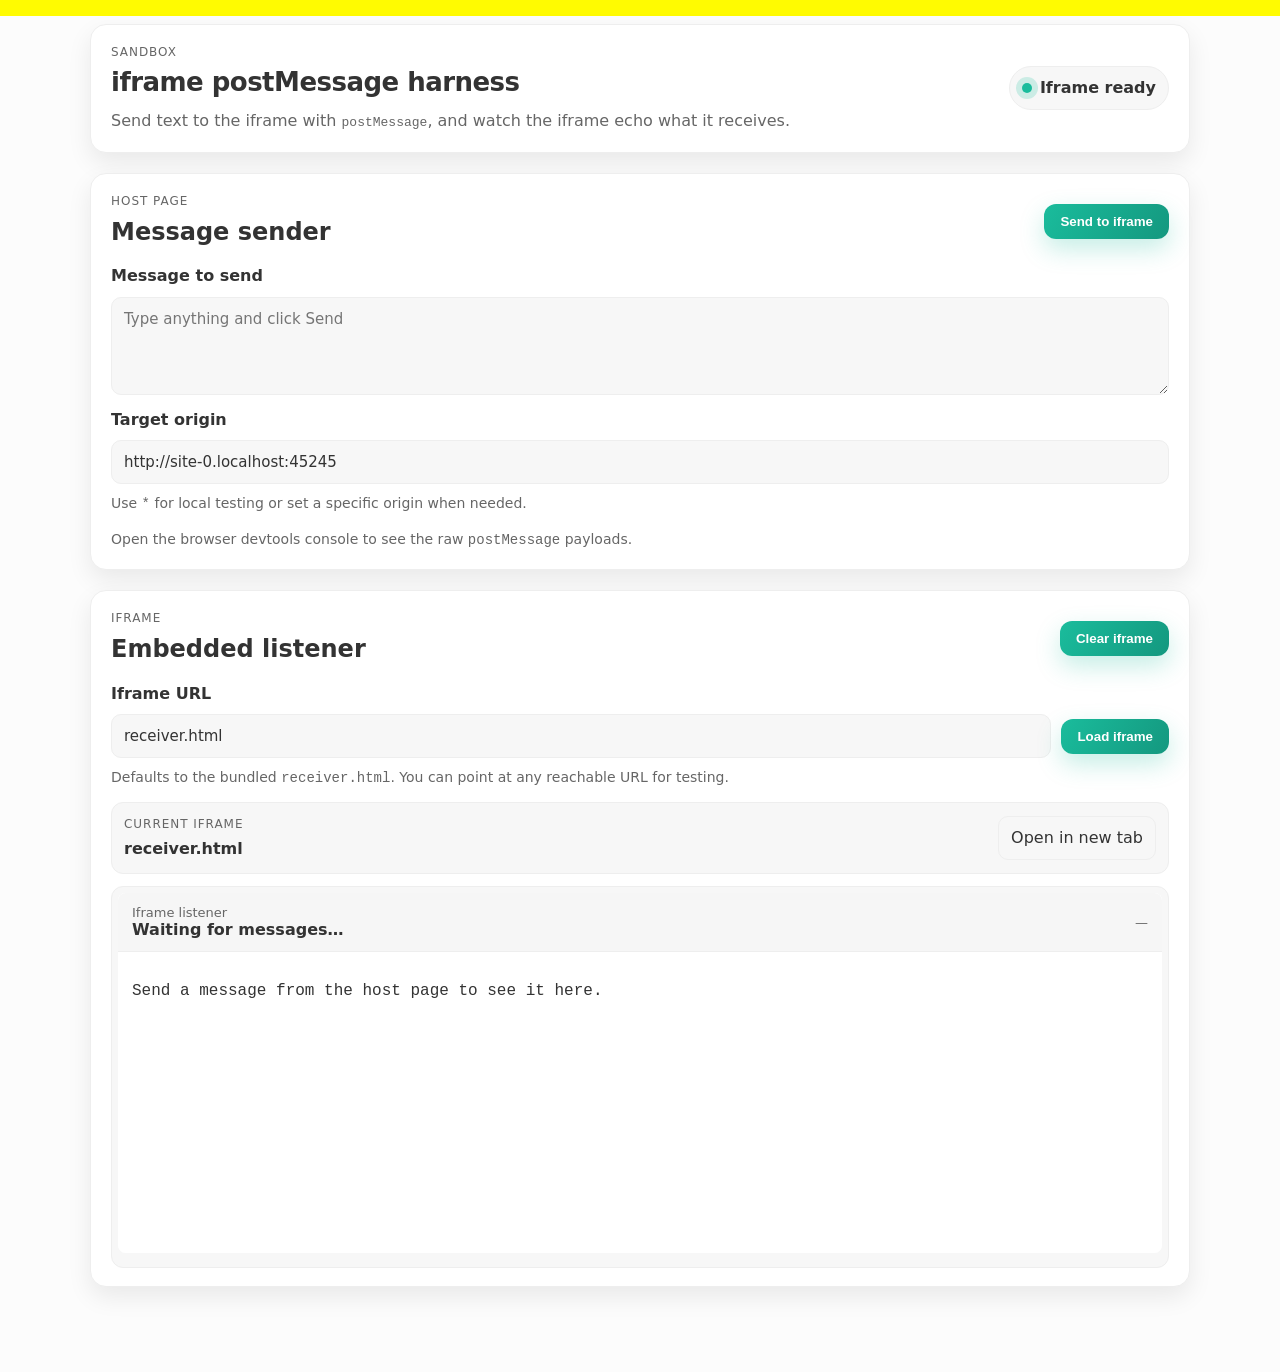
==== index.html @ 9085fee7 "Initial commit - working tiny tool" ====
<!doctype html>
<html lang="en">
<head>
  <meta charset="utf-8">
  <meta name="viewport" content="width=device-width, initial-scale=1">
  <title>Iframe postMessage Harness</title>
  <link rel="stylesheet" href="styles.css">
</head>
<body>
  <main class="page">
    <header class="banner">
      <div>
        <p class="eyebrow">Sandbox</p>
        <h1>iframe postMessage harness</h1>
        <p class="lede">Send text to the iframe with <code>postMessage</code>, and watch the iframe echo what it receives.</p>
      </div>
      <div class="status">
        <span class="dot" aria-hidden="true"></span>
        <span id="status-text">Waiting for messages</span>
      </div>
    </header>

    <section class="panel">
      <div class="panel__header">
        <div>
          <p class="eyebrow">Host page</p>
          <h2>Message sender</h2>
        </div>
        <button id="send-btn" type="button">Send to iframe</button>
      </div>
      <div class="field">
        <label for="message">Message to send</label>
        <textarea id="message" name="message" rows="4" placeholder="Type anything and click Send"></textarea>
      </div>
      <div class="field">
        <label for="target-origin">Target origin</label>
        <input id="target-origin" name="target-origin" type="text" value="*" autocomplete="off">
        <p class="hint">Use <code>*</code> for local testing or set a specific origin when needed.</p>
      </div>
      <p class="hint">Open the browser devtools console to see the raw <code>postMessage</code> payloads.</p>
    </section>

    <section class="panel">
      <div class="panel__header">
        <div>
          <p class="eyebrow">Iframe</p>
          <h2>Embedded listener</h2>
        </div>
        <button id="reset-btn" type="button">Clear iframe</button>
      </div>
      <div class="field">
        <label for="frame-src">Iframe URL</label>
        <div class="input-row">
          <input id="frame-src" name="frame-src" type="text" value="receiver.html" autocomplete="off" spellcheck="false">
          <button id="load-btn" type="button">Load iframe</button>
        </div>
        <p class="hint">Defaults to the bundled <code>receiver.html</code>. You can point at any reachable URL for testing.</p>
      </div>
      <div class="frame-meta">
        <div>
          <p class="eyebrow">Current iframe</p>
          <p id="frame-label" class="frame-url">receiver.html</p>
        </div>
        <a id="frame-open" class="ghost-button" href="receiver.html" target="_blank" rel="noreferrer noopener">Open in new tab</a>
      </div>
      <div class="frame-wrap">
        <iframe id="demo-frame" title="Message target" src="receiver.html"></iframe>
      </div>
    </section>
  </main>

  <script src="main.js" type="module"></script>
</body>
</html>
---- styles.css ----
:root {
  color-scheme: light;
  --bg: #fcfcfc;
  --panel: #ffffff;
  --card: #f7f7f7;
  --accent: #1abc9c;
  --accent-strong: #14987f;
  --text: #333333;
  --muted: #666666;
  --stroke: #eeeeee;
  --shadow: 0 10px 25px rgba(0, 0, 0, 0.08);
  --radius: 16px;
  font-family: "Roboto", "Helvetica Neue", system-ui, -apple-system, sans-serif;
}

*,
*::before,
*::after {
  box-sizing: border-box;
}

body {
  margin: 0;
  min-height: 100vh;
  background:
    linear-gradient(#fffb01 0 16px, transparent 16px),
    var(--bg);
  color: var(--text);
  line-height: 1.6;
  padding: 24px;
}

.page {
  max-width: 1100px;
  margin: 0 auto 64px;
  display: flex;
  flex-direction: column;
  gap: 20px;
}

.banner {
  background: var(--panel);
  border: 1px solid var(--stroke);
  box-shadow: var(--shadow);
  padding: 18px 20px;
  border-radius: var(--radius);
  display: flex;
  align-items: center;
  justify-content: space-between;
  gap: 16px;
}

.banner h1 {
  margin: 0;
  font-size: 26px;
  letter-spacing: -0.02em;
}

.banner .lede {
  margin: 4px 0 0;
  color: var(--muted);
}

.eyebrow {
  margin: 0;
  letter-spacing: 0.08em;
  text-transform: uppercase;
  font-size: 12px;
  color: var(--muted);
}

.panel {
  background: var(--panel);
  border-radius: var(--radius);
  border: 1px solid var(--stroke);
  padding: 18px 20px;
  box-shadow: var(--shadow);
  display: flex;
  flex-direction: column;
  gap: 12px;
}

.panel__header {
  display: flex;
  align-items: center;
  justify-content: space-between;
  gap: 12px;
}

.panel h2 {
  margin: 2px 0 0;
}

.status {
  display: inline-flex;
  align-items: center;
  gap: 8px;
  padding: 8px 12px;
  background: var(--card);
  border-radius: 99px;
  border: 1px solid var(--stroke);
  font-weight: 600;
}

.dot {
  width: 10px;
  height: 10px;
  display: inline-block;
  background: var(--accent);
  border-radius: 50%;
  box-shadow: 0 0 0 6px rgba(26, 188, 156, 0.2);
}

.field {
  display: flex;
  flex-direction: column;
  gap: 8px;
}

label {
  font-weight: 600;
}

textarea,
input {
  width: 100%;
  background: var(--card);
  color: var(--text);
  border-radius: 10px;
  padding: 12px;
  border: 1px solid var(--stroke);
  font-size: 15px;
  font-family: inherit;
}

textarea:focus,
input:focus,
button:focus-visible {
  outline: 2px solid var(--accent);
  outline-offset: 2px;
}

.hint {
  margin: 0;
  color: var(--muted);
  font-size: 14px;
}

.input-row {
  display: flex;
  align-items: center;
  gap: 10px;
}

.input-row input {
  flex: 1;
}

.input-row button {
  white-space: nowrap;
}

.frame-meta {
  display: flex;
  align-items: center;
  justify-content: space-between;
  gap: 12px;
  padding: 12px;
  background: var(--card);
  border: 1px solid var(--stroke);
  border-radius: 12px;
}

.frame-url {
  margin: 2px 0 0;
  font-weight: 700;
  word-break: break-all;
}

.ghost-button {
  display: inline-flex;
  align-items: center;
  gap: 6px;
  padding: 8px 12px;
  border-radius: 10px;
  border: 1px solid var(--stroke);
  color: var(--text);
  text-decoration: none;
  background: rgba(255, 255, 255, 0.03);
  transition: border-color 120ms ease, background 120ms ease;
}

.ghost-button:hover {
  border-color: var(--accent);
  background: rgba(255, 255, 255, 0.06);
}

button {
  background: linear-gradient(120deg, var(--accent), var(--accent-strong));
  border: none;
  color: #ffffff;
  padding: 10px 16px;
  border-radius: 12px;
  font-weight: 700;
  cursor: pointer;
  box-shadow: 0 10px 25px rgba(26, 188, 156, 0.25);
  transition: transform 120ms ease, box-shadow 120ms ease;
}

button:hover {
  transform: translateY(-1px);
  box-shadow: 0 12px 30px rgba(56, 189, 248, 0.35);
}

.frame-wrap {
  background: var(--card);
  border: 1px solid var(--stroke);
  border-radius: 12px;
  padding: 6px;
}

iframe {
  width: 100%;
  height: 360px;
  border: none;
  border-radius: 8px;
  background: #ffffff;
}

.receiver {
  margin: 0;
}

.receiver__header {
  display: flex;
  align-items: center;
  justify-content: space-between;
  padding: 12px 14px;
  border-bottom: 1px solid var(--stroke);
  background: #f6f6f6;
}

.receiver__body {
  padding: 14px;
  font-family: "SFMono-Regular", Menlo, Monaco, Consolas, monospace;
  color: #333333;
  word-break: break-word;
  height: 100%;
}

.receiver__note {
  color: var(--muted);
  font-size: 13px;
}

@media (max-width: 720px) {
  body {
    padding: 12px;
  }

  .banner,
  .panel {
    padding: 16px;
  }

  .panel__header {
    flex-direction: column;
    align-items: flex-start;
  }

  button {
    width: 100%;
  }
}
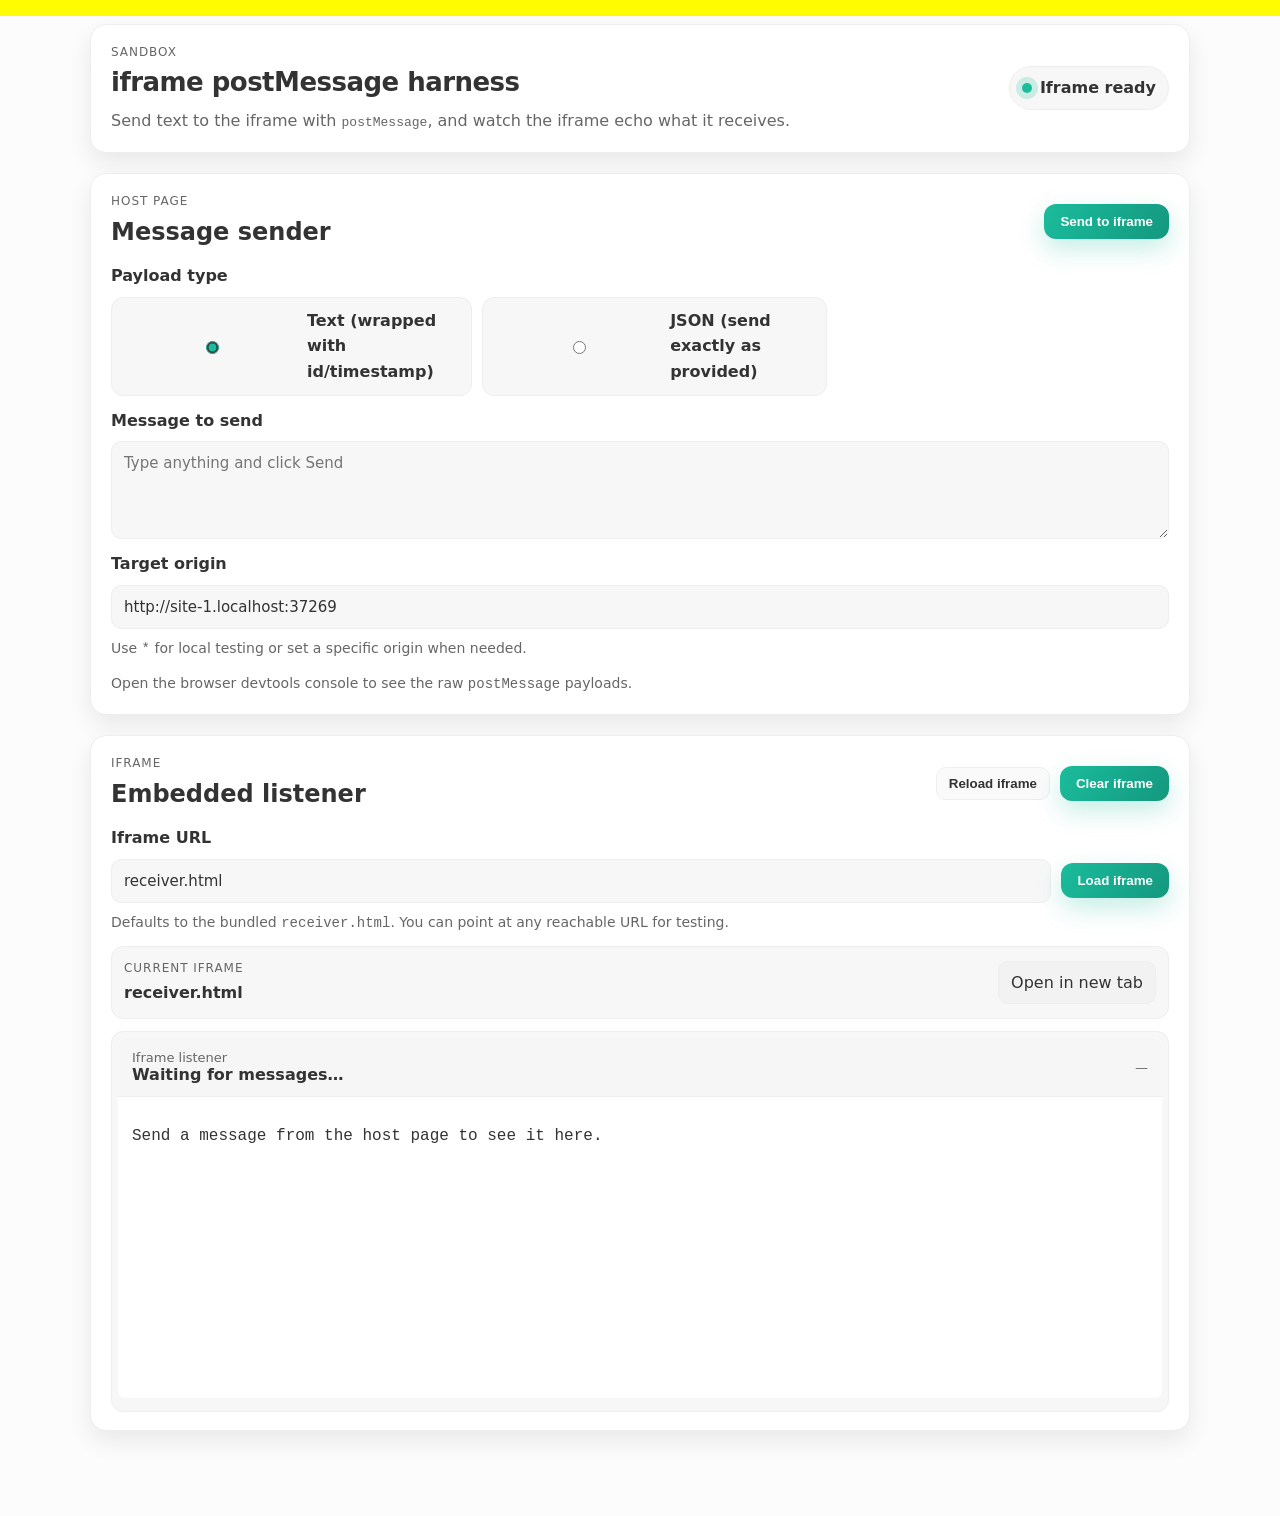
==== commit 3449804e: "Add JSON payload mode, iframe reload, and UI improvements - Add payload type toggle (Text mode wraps" ====
--- a/index.html
+++ b/index.html
@@ -29,6 +29,13 @@
         <button id="send-btn" type="button">Send to iframe</button>
       </div>
       <div class="field">
+        <label for="message-mode">Payload type</label>
+        <div class="radio-row">
+          <label class="pill"><input type="radio" name="message-mode" id="mode-text" value="text" checked> Text (wrapped with id/timestamp)</label>
+          <label class="pill"><input type="radio" name="message-mode" id="mode-json" value="json"> JSON (send exactly as provided)</label>
+        </div>
+      </div>
+      <div class="field">
         <label for="message">Message to send</label>
         <textarea id="message" name="message" rows="4" placeholder="Type anything and click Send"></textarea>
       </div>
@@ -46,7 +53,10 @@
           <p class="eyebrow">Iframe</p>
           <h2>Embedded listener</h2>
         </div>
-        <button id="reset-btn" type="button">Clear iframe</button>
+        <div class="actions">
+          <button id="reload-btn" class="ghost-button" type="button">Reload iframe</button>
+          <button id="reset-btn" type="button">Clear iframe</button>
+        </div>
       </div>
       <div class="field">
         <label for="frame-src">Iframe URL</label>
--- a/styles.css
+++ b/styles.css
@@ -87,6 +87,12 @@
   gap: 12px;
 }
 
+.actions {
+  display: inline-flex;
+  align-items: center;
+  gap: 10px;
+}
+
 .panel h2 {
   margin: 2px 0 0;
 }
@@ -160,6 +166,28 @@
   white-space: nowrap;
 }
 
+.radio-row {
+  display: flex;
+  flex-wrap: wrap;
+  gap: 10px;
+}
+
+.pill {
+  display: inline-flex;
+  align-items: center;
+  gap: 8px;
+  padding: 10px 12px;
+  border: 1px solid var(--stroke);
+  border-radius: 12px;
+  background: var(--card);
+  cursor: pointer;
+  font-weight: 600;
+}
+
+.pill input {
+  accent-color: var(--accent);
+}
+
 .frame-meta {
   display: flex;
   align-items: center;
@@ -186,13 +214,14 @@
   border: 1px solid var(--stroke);
   color: var(--text);
   text-decoration: none;
-  background: rgba(255, 255, 255, 0.03);
+  background: rgba(0, 0, 0, 0.02);
+  box-shadow: none;
   transition: border-color 120ms ease, background 120ms ease;
 }
 
 .ghost-button:hover {
   border-color: var(--accent);
-  background: rgba(255, 255, 255, 0.06);
+  background: rgba(0, 0, 0, 0.04);
 }
 
 button {
@@ -209,7 +238,18 @@
 
 button:hover {
   transform: translateY(-1px);
-  box-shadow: 0 12px 30px rgba(56, 189, 248, 0.35);
+  box-shadow: 0 12px 30px rgba(26, 188, 156, 0.35);
+}
+
+button.ghost-button {
+  background: rgba(0, 0, 0, 0.02);
+  color: var(--text);
+  border: 1px solid var(--stroke);
+  box-shadow: none;
+}
+
+button.ghost-button:hover {
+  box-shadow: none;
 }
 
 .frame-wrap {
@@ -268,6 +308,12 @@
     align-items: flex-start;
   }
 
+  .actions {
+    width: 100%;
+    flex-direction: column;
+    align-items: stretch;
+  }
+
   button {
     width: 100%;
   }
